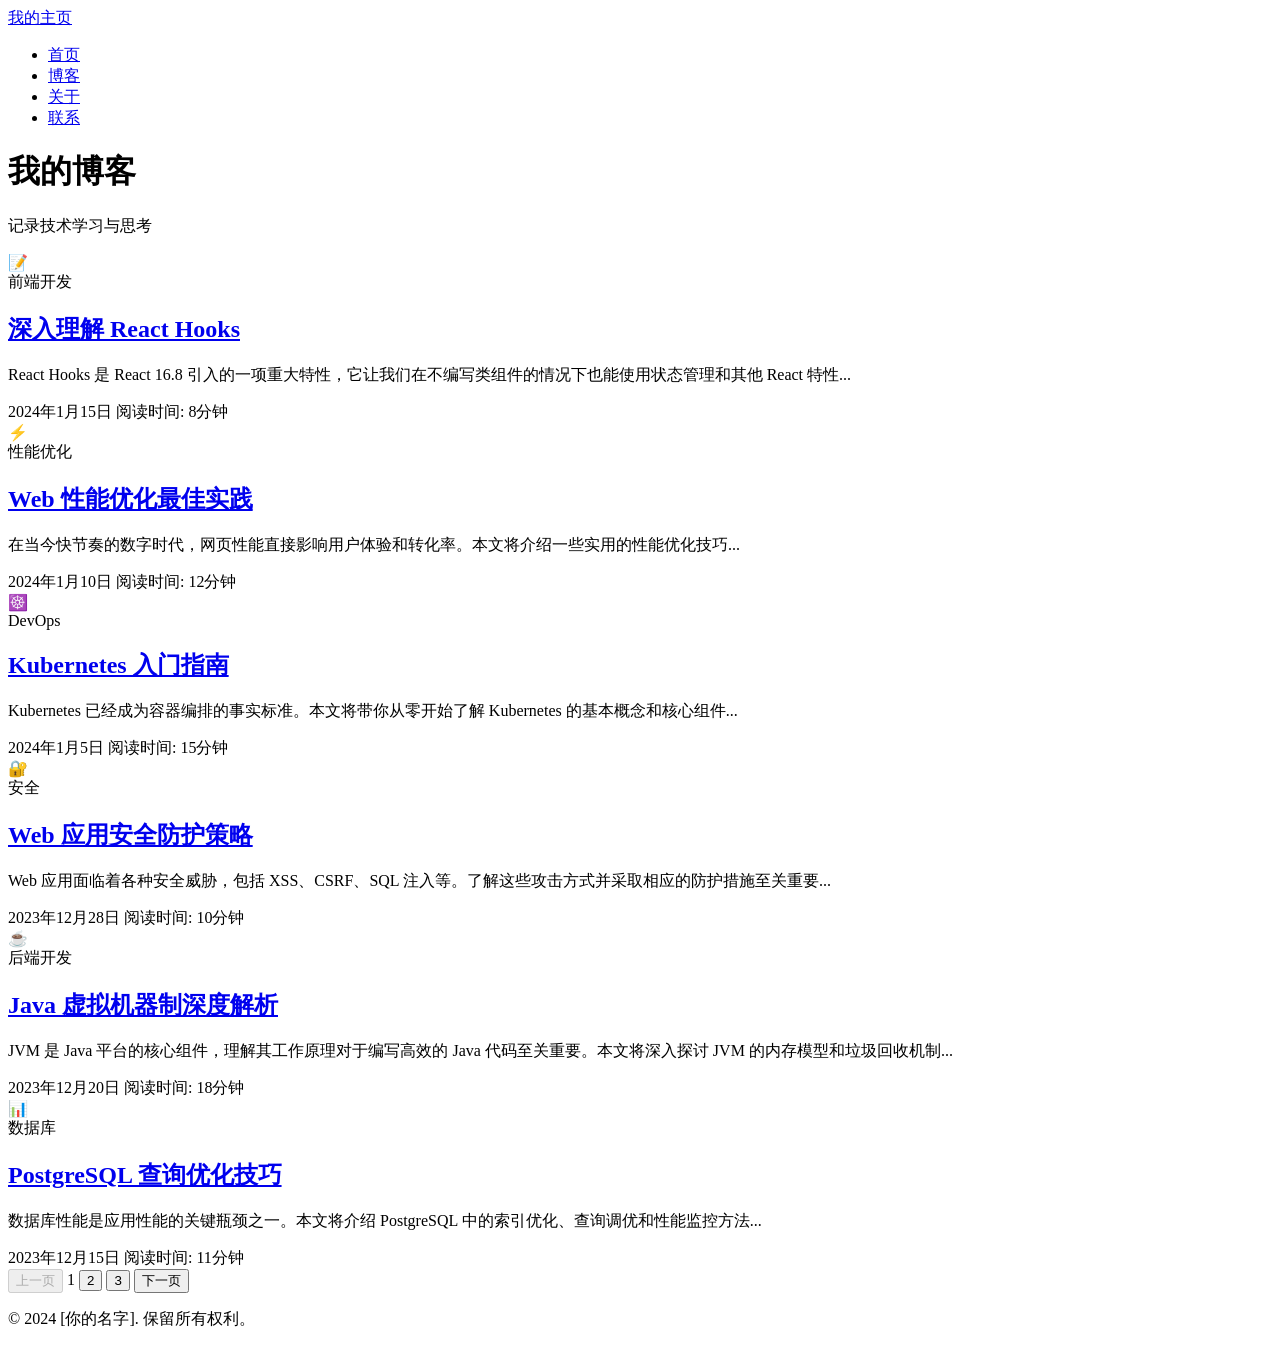
==== blog.html @ 1f3b2b76 "Add files via upload" ====
<!DOCTYPE html>
<html lang="zh-CN">
<head>
    <meta charset="UTF-8">
    <meta name="viewport" content="width=device-width, initial-scale=1.0">
    <title>我的博客</title>
    <link rel="stylesheet" href="style.css">
    <link href="https://fonts.googleapis.com/css2?family=Inter:wght@300;400;500;600;700&display=swap" rel="stylesheet">
</head>
<body>
    <nav class="navbar">
        <div class="nav-container">
            <div class="nav-logo">
                <a href="index.html">我的主页</a>
            </div>
            <ul class="nav-links">
                <li><a href="index.html">首页</a></li>
                <li><a href="blog.html" class="active">博客</a></li>
                <li><a href="index.html#about">关于</a></li>
                <li><a href="index.html#contact">联系</a></li>
            </ul>
            <div class="hamburger">
                <span></span>
                <span></span>
                <span></span>
            </div>
        </div>
    </nav>

    <main class="blog-container">
        <header class="blog-header">
            <h1>我的博客</h1>
            <p>记录技术学习与思考</p>
        </header>

        <div class="blog-posts">
            <article class="blog-post">
                <div class="post-image">
                    <div class="placeholder-image">
                        <span class="image-icon">📝</span>
                    </div>
                </div>
                <div class="post-content">
                    <span class="post-category">前端开发</span>
                    <h2><a href="#">深入理解 React Hooks</a></h2>
                    <p class="post-excerpt">React Hooks 是 React 16.8 引入的一项重大特性，它让我们在不编写类组件的情况下也能使用状态管理和其他 React 特性...</p>
                    <div class="post-meta">
                        <span class="post-date">2024年1月15日</span>
                        <span class="post-read-time">阅读时间: 8分钟</span>
                    </div>
                </div>
            </article>

            <article class="blog-post">
                <div class="post-image">
                    <div class="placeholder-image">
                        <span class="image-icon">⚡</span>
                    </div>
                </div>
                <div class="post-content">
                    <span class="post-category">性能优化</span>
                    <h2><a href="#">Web 性能优化最佳实践</a></h2>
                    <p class="post-excerpt">在当今快节奏的数字时代，网页性能直接影响用户体验和转化率。本文将介绍一些实用的性能优化技巧...</p>
                    <div class="post-meta">
                        <span class="post-date">2024年1月10日</span>
                        <span class="post-read-time">阅读时间: 12分钟</span>
                    </div>
                </div>
            </article>

            <article class="blog-post">
                <div class="post-image">
                    <div class="placeholder-image">
                        <span class="image-icon">☸️</span>
                    </div>
                </div>
                <div class="post-content">
                    <span class="post-category">DevOps</span>
                    <h2><a href="#">Kubernetes 入门指南</a></h2>
                    <p class="post-excerpt">Kubernetes 已经成为容器编排的事实标准。本文将带你从零开始了解 Kubernetes 的基本概念和核心组件...</p>
                    <div class="post-meta">
                        <span class="post-date">2024年1月5日</span>
                        <span class="post-read-time">阅读时间: 15分钟</span>
                    </div>
                </div>
            </article>

            <article class="blog-post">
                <div class="post-image">
                    <div class="placeholder-image">
                        <span class="image-icon">🔐</span>
                    </div>
                </div>
                <div class="post-content">
                    <span class="post-category">安全</span>
                    <h2><a href="#">Web 应用安全防护策略</a></h2>
                    <p class="post-excerpt">Web 应用面临着各种安全威胁，包括 XSS、CSRF、SQL 注入等。了解这些攻击方式并采取相应的防护措施至关重要...</p>
                    <div class="post-meta">
                        <span class="post-date">2023年12月28日</span>
                        <span class="post-read-time">阅读时间: 10分钟</span>
                    </div>
                </div>
            </article>

            <article class="blog-post">
                <div class="post-image">
                    <div class="placeholder-image">
                        <span class="image-icon">☕</span>
                    </div>
                </div>
                <div class="post-content">
                    <span class="post-category">后端开发</span>
                    <h2><a href="#">Java 虚拟机器制深度解析</a></h2>
                    <p class="post-excerpt">JVM 是 Java 平台的核心组件，理解其工作原理对于编写高效的 Java 代码至关重要。本文将深入探讨 JVM 的内存模型和垃圾回收机制...</p>
                    <div class="post-meta">
                        <span class="post-date">2023年12月20日</span>
                        <span class="post-read-time">阅读时间: 18分钟</span>
                    </div>
                </div>
            </article>

            <article class="blog-post">
                <div class="post-image">
                    <div class="placeholder-image">
                        <span class="image-icon">📊</span>
                    </div>
                </div>
                <div class="post-content">
                    <span class="post-category">数据库</span>
                    <h2><a href="#">PostgreSQL 查询优化技巧</a></h2>
                    <p class="post-excerpt">数据库性能是应用性能的关键瓶颈之一。本文将介绍 PostgreSQL 中的索引优化、查询调优和性能监控方法...</p>
                    <div class="post-meta">
                        <span class="post-date">2023年12月15日</span>
                        <span class="post-read-time">阅读时间: 11分钟</span>
                    </div>
                </div>
            </article>
        </div>

        <div class="pagination">
            <button class="pagination-btn" disabled>上一页</button>
            <span class="pagination-current">1</span>
            <button class="pagination-btn">2</button>
            <button class="pagination-btn">3</button>
            <button class="pagination-btn">下一页</button>
        </div>
    </main>

    <footer class="footer">
        <p>&copy; 2024 [你的名字]. 保留所有权利。</p>
    </footer>

    <script>
        const hamburger = document.querySelector('.hamburger');
        const navLinks = document.querySelector('.nav-links');

        hamburger.addEventListener('click', () => {
            navLinks.classList.toggle('active');
            hamburger.classList.toggle('active');
        });
    </script>
</body
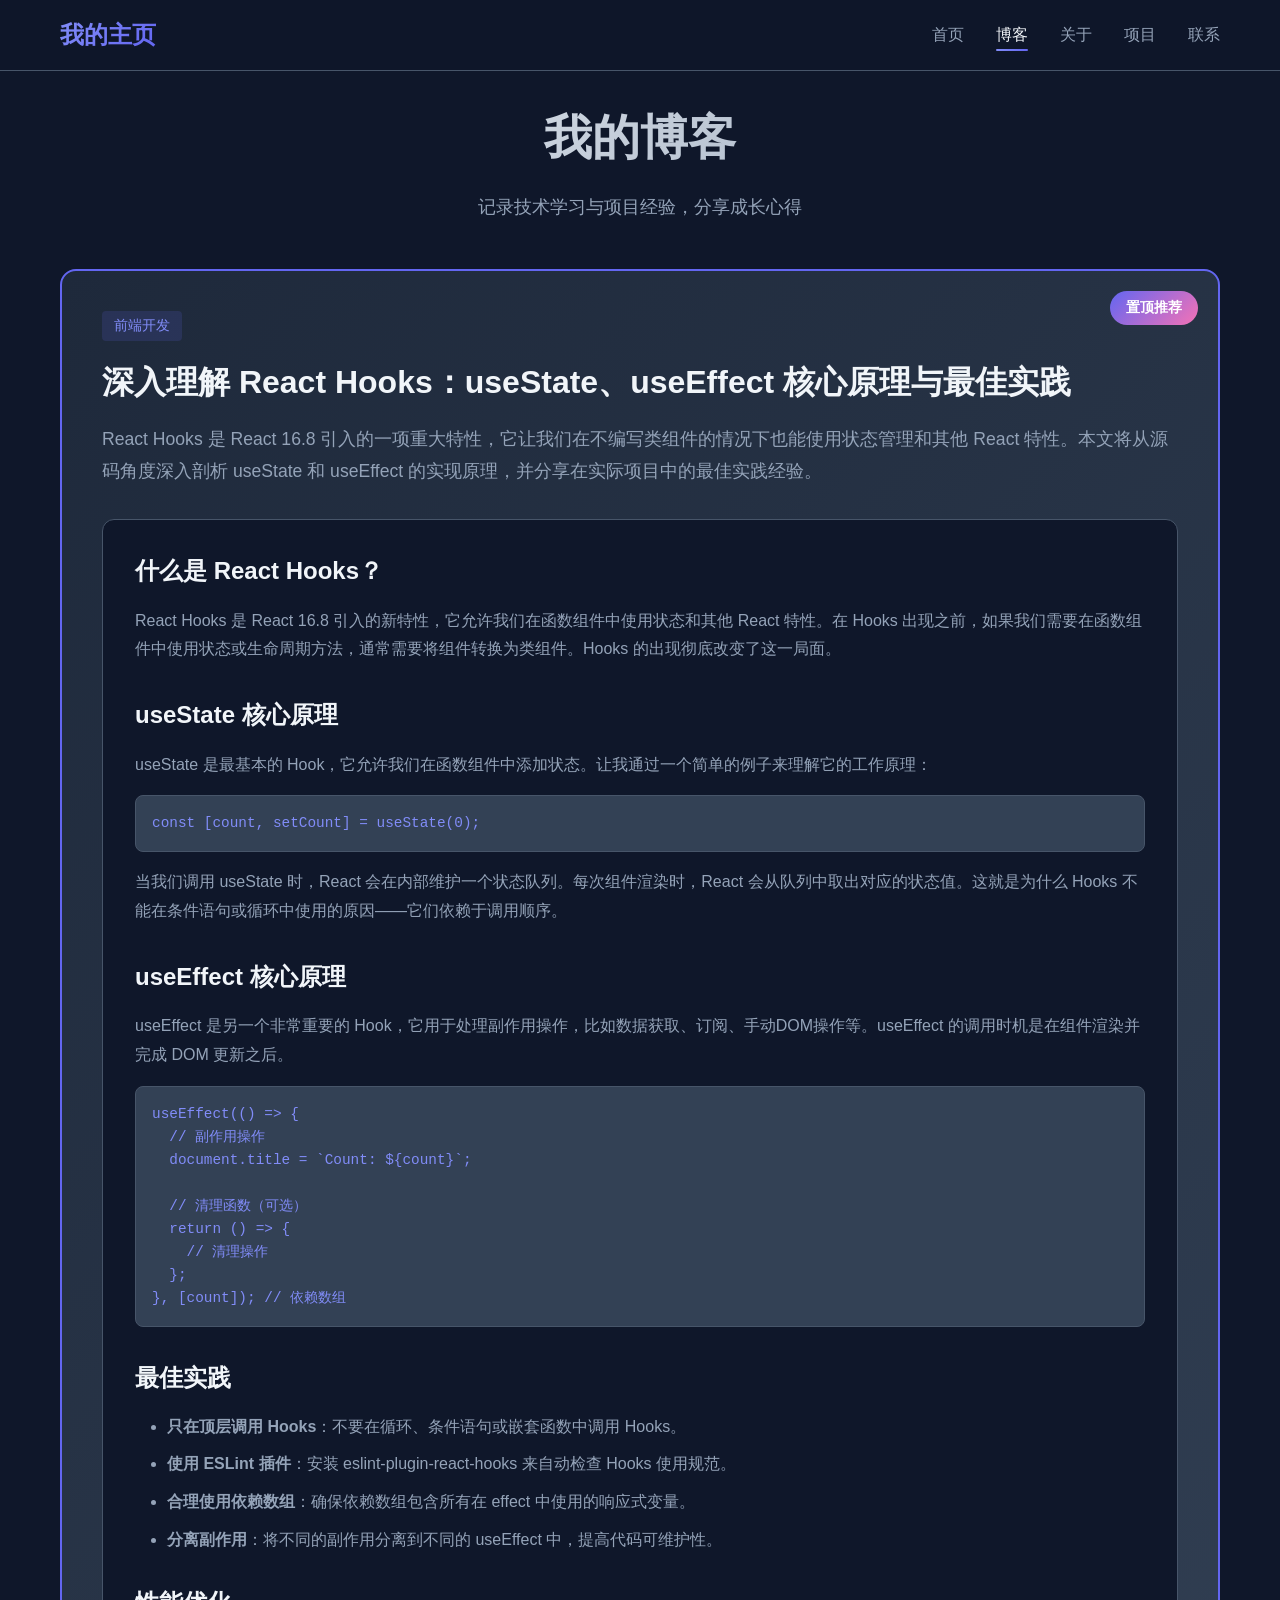
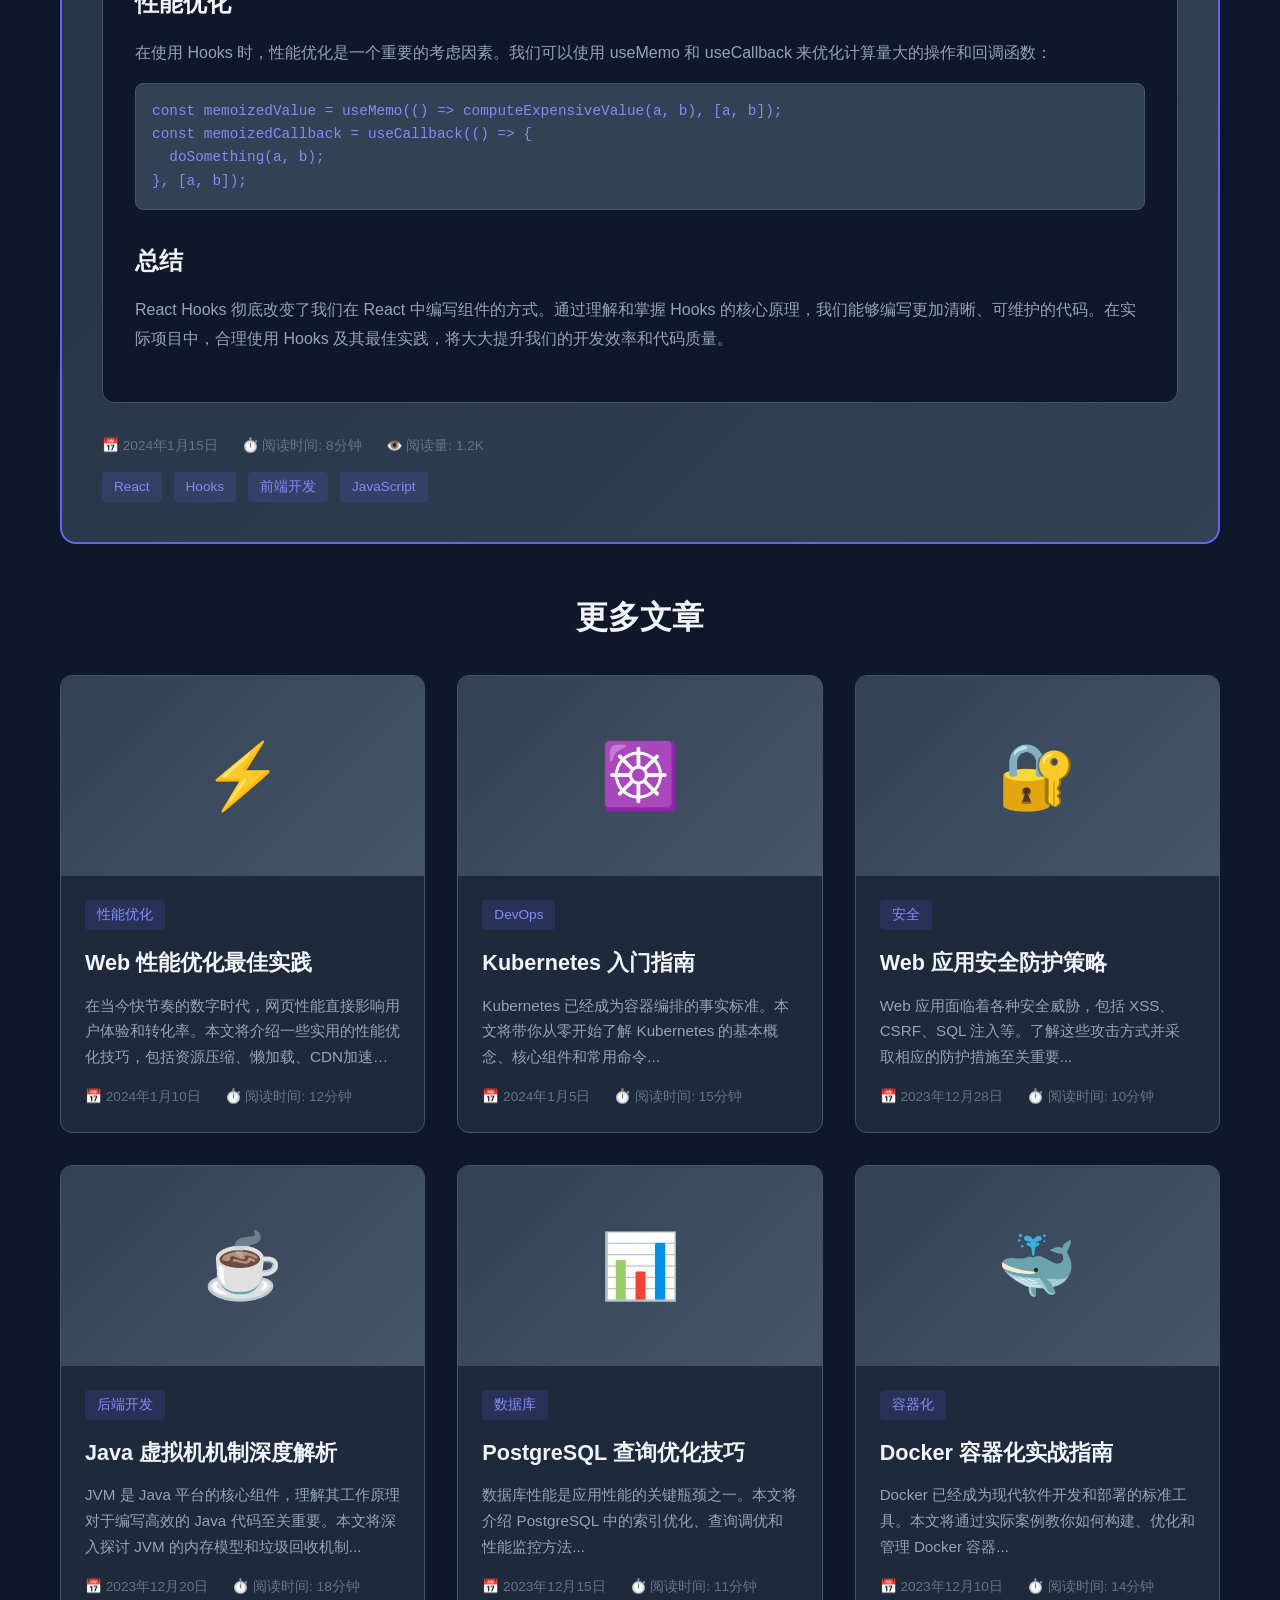
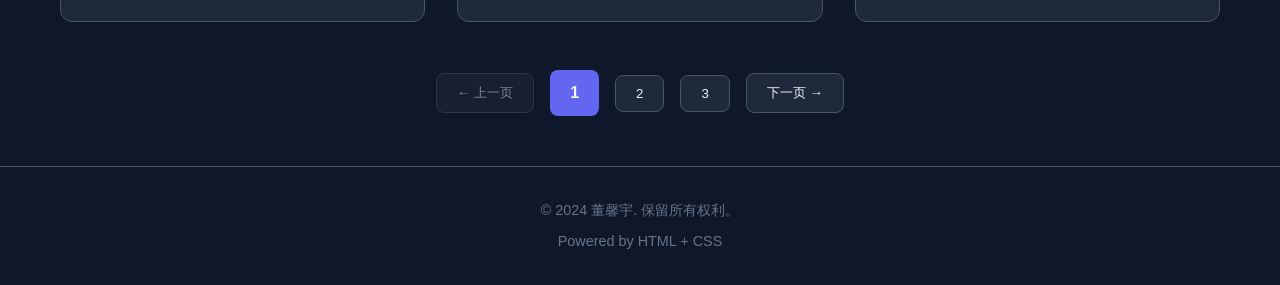
==== commit 40537af4: "Add files via upload" ====
--- a/blog.html
+++ b/blog.html
@@ -3,7 +3,7 @@
 <head>
     <meta charset="UTF-8">
     <meta name="viewport" content="width=device-width, initial-scale=1.0">
-    <title>我的博客</title>
+    <title>董馨宇的博客 - 技术分享与学习记录</title>
     <link rel="stylesheet" href="style.css">
     <link href="https://fonts.googleapis.com/css2?family=Inter:wght@300;400;500;600;700&display=swap" rel="stylesheet">
 </head>
@@ -17,6 +17,7 @@
                 <li><a href="index.html">首页</a></li>
                 <li><a href="blog.html" class="active">博客</a></li>
                 <li><a href="index.html#about">关于</a></li>
+                <li><a href="index.html#projects">项目</a></li>
                 <li><a href="index.html#contact">联系</a></li>
             </ul>
             <div class="hamburger">
@@ -30,27 +31,85 @@
     <main class="blog-container">
         <header class="blog-header">
             <h1>我的博客</h1>
-            <p>记录技术学习与思考</p>
+            <p>记录技术学习与项目经验，分享成长心得</p>
         </header>
 
+        <article class="featured-post">
+            <div class="featured-badge">置顶推荐</div>
+            <div class="featured-content">
+                <span class="post-category">前端开发</span>
+                <h2><a href="#">深入理解 React Hooks：useState、useEffect 核心原理与最佳实践</a></h2>
+                <p class="featured-excerpt">
+                    React Hooks 是 React 16.8 引入的一项重大特性，它让我们在不编写类组件的情况下也能使用状态管理和其他 React 特性。本文将从源码角度深入剖析 useState 和 useEffect 的实现原理，并分享在实际项目中的最佳实践经验。
+                </p>
+                <div class="featured-full-content">
+                    <h3>什么是 React Hooks？</h3>
+                    <p>
+                        React Hooks 是 React 16.8 引入的新特性，它允许我们在函数组件中使用状态和其他 React 特性。在 Hooks 出现之前，如果我们需要在函数组件中使用状态或生命周期方法，通常需要将组件转换为类组件。Hooks 的出现彻底改变了这一局面。
+                    </p>
+                    
+                    <h3>useState 核心原理</h3>
+                    <p>
+                        useState 是最基本的 Hook，它允许我们在函数组件中添加状态。让我通过一个简单的例子来理解它的工作原理：
+                    </p>
+                    <pre><code>const [count, setCount] = useState(0);</code></pre>
+                    <p>
+                        当我们调用 useState 时，React 会在内部维护一个状态队列。每次组件渲染时，React 会从队列中取出对应的状态值。这就是为什么 Hooks 不能在条件语句或循环中使用的原因——它们依赖于调用顺序。
+                    </p>
+                    
+                    <h3>useEffect 核心原理</h3>
+                    <p>
+                        useEffect 是另一个非常重要的 Hook，它用于处理副作用操作，比如数据获取、订阅、手动DOM操作等。useEffect 的调用时机是在组件渲染并完成 DOM 更新之后。
+                    </p>
+                    <pre><code>useEffect(() => {
+  // 副作用操作
+  document.title = `Count: ${count}`;
+  
+  // 清理函数（可选）
+  return () => {
+    // 清理操作
+  };
+}, [count]); // 依赖数组</code></pre>
+                    
+                    <h3>最佳实践</h3>
+                    <ul>
+                        <li><strong>只在顶层调用 Hooks</strong>：不要在循环、条件语句或嵌套函数中调用 Hooks。</li>
+                        <li><strong>使用 ESLint 插件</strong>：安装 eslint-plugin-react-hooks 来自动检查 Hooks 使用规范。</li>
+                        <li><strong>合理使用依赖数组</strong>：确保依赖数组包含所有在 effect 中使用的响应式变量。</li>
+                        <li><strong>分离副作用</strong>：将不同的副作用分离到不同的 useEffect 中，提高代码可维护性。</li>
+                    </ul>
+                    
+                    <h3>性能优化</h3>
+                    <p>
+                        在使用 Hooks 时，性能优化是一个重要的考虑因素。我们可以使用 useMemo 和 useCallback 来优化计算量大的操作和回调函数：
+                    </p>
+                    <pre><code>const memoizedValue = useMemo(() => computeExpensiveValue(a, b), [a, b]);
+const memoizedCallback = useCallback(() => {
+  doSomething(a, b);
+}, [a, b]);</code></pre>
+                    
+                    <h3>总结</h3>
+                    <p>
+                        React Hooks 彻底改变了我们在 React 中编写组件的方式。通过理解和掌握 Hooks 的核心原理，我们能够编写更加清晰、可维护的代码。在实际项目中，合理使用 Hooks 及其最佳实践，将大大提升我们的开发效率和代码质量。
+                    </p>
+                </div>
+                <div class="post-meta">
+                    <span>📅 2024年1月15日</span>
+                    <span>⏱️ 阅读时间: 8分钟</span>
+                    <span>👁️ 阅读量: 1.2K</span>
+                </div>
+                <div class="post-tags">
+                    <span class="tag">React</span>
+                    <span class="tag">Hooks</span>
+                    <span class="tag">前端开发</span>
+                    <span class="tag">JavaScript</span>
+                </div>
+            </div>
+        </article>
+
+        <h2 class="section-title">更多文章</h2>
+
         <div class="blog-posts">
-            <article class="blog-post">
-                <div class="post-image">
-                    <div class="placeholder-image">
-                        <span class="image-icon">📝</span>
-                    </div>
-                </div>
-                <div class="post-content">
-                    <span class="post-category">前端开发</span>
-                    <h2><a href="#">深入理解 React Hooks</a></h2>
-                    <p class="post-excerpt">React Hooks 是 React 16.8 引入的一项重大特性，它让我们在不编写类组件的情况下也能使用状态管理和其他 React 特性...</p>
-                    <div class="post-meta">
-                        <span class="post-date">2024年1月15日</span>
-                        <span class="post-read-time">阅读时间: 8分钟</span>
-                    </div>
-                </div>
-            </article>
-
             <article class="blog-post">
                 <div class="post-image">
                     <div class="placeholder-image">
@@ -60,10 +119,10 @@
                 <div class="post-content">
                     <span class="post-category">性能优化</span>
                     <h2><a href="#">Web 性能优化最佳实践</a></h2>
-                    <p class="post-excerpt">在当今快节奏的数字时代，网页性能直接影响用户体验和转化率。本文将介绍一些实用的性能优化技巧...</p>
-                    <div class="post-meta">
-                        <span class="post-date">2024年1月10日</span>
-                        <span class="post-read-time">阅读时间: 12分钟</span>
+                    <p class="post-excerpt">在当今快节奏的数字时代，网页性能直接影响用户体验和转化率。本文将介绍一些实用的性能优化技巧，包括资源压缩、懒加载、CDN加速等方法...</p>
+                    <div class="post-meta">
+                        <span>📅 2024年1月10日</span>
+                        <span>⏱️ 阅读时间: 12分钟</span>
                     </div>
                 </div>
             </article>
@@ -77,10 +136,10 @@
                 <div class="post-content">
                     <span class="post-category">DevOps</span>
                     <h2><a href="#">Kubernetes 入门指南</a></h2>
-                    <p class="post-excerpt">Kubernetes 已经成为容器编排的事实标准。本文将带你从零开始了解 Kubernetes 的基本概念和核心组件...</p>
-                    <div class="post-meta">
-                        <span class="post-date">2024年1月5日</span>
-                        <span class="post-read-time">阅读时间: 15分钟</span>
+                    <p class="post-excerpt">Kubernetes 已经成为容器编排的事实标准。本文将带你从零开始了解 Kubernetes 的基本概念、核心组件和常用命令...</p>
+                    <div class="post-meta">
+                        <span>📅 2024年1月5日</span>
+                        <span>⏱️ 阅读时间: 15分钟</span>
                     </div>
                 </div>
             </article>
@@ -96,8 +155,8 @@
                     <h2><a href="#">Web 应用安全防护策略</a></h2>
                     <p class="post-excerpt">Web 应用面临着各种安全威胁，包括 XSS、CSRF、SQL 注入等。了解这些攻击方式并采取相应的防护措施至关重要...</p>
                     <div class="post-meta">
-                        <span class="post-date">2023年12月28日</span>
-                        <span class="post-read-time">阅读时间: 10分钟</span>
+                        <span>📅 2023年12月28日</span>
+                        <span>⏱️ 阅读时间: 10分钟</span>
                     </div>
                 </div>
             </article>
@@ -110,11 +169,11 @@
                 </div>
                 <div class="post-content">
                     <span class="post-category">后端开发</span>
-                    <h2><a href="#">Java 虚拟机器制深度解析</a></h2>
+                    <h2><a href="#">Java 虚拟机机制深度解析</a></h2>
                     <p class="post-excerpt">JVM 是 Java 平台的核心组件，理解其工作原理对于编写高效的 Java 代码至关重要。本文将深入探讨 JVM 的内存模型和垃圾回收机制...</p>
                     <div class="post-meta">
-                        <span class="post-date">2023年12月20日</span>
-                        <span class="post-read-time">阅读时间: 18分钟</span>
+                        <span>📅 2023年12月20日</span>
+                        <span>⏱️ 阅读时间: 18分钟</span>
                     </div>
                 </div>
             </article>
@@ -130,24 +189,42 @@
                     <h2><a href="#">PostgreSQL 查询优化技巧</a></h2>
                     <p class="post-excerpt">数据库性能是应用性能的关键瓶颈之一。本文将介绍 PostgreSQL 中的索引优化、查询调优和性能监控方法...</p>
                     <div class="post-meta">
-                        <span class="post-date">2023年12月15日</span>
-                        <span class="post-read-time">阅读时间: 11分钟</span>
+                        <span>📅 2023年12月15日</span>
+                        <span>⏱️ 阅读时间: 11分钟</span>
+                    </div>
+                </div>
+            </article>
+
+            <article class="blog-post">
+                <div class="post-image">
+                    <div class="placeholder-image">
+                        <span class="image-icon">🐳</span>
+                    </div>
+                </div>
+                <div class="post-content">
+                    <span class="post-category">容器化</span>
+                    <h2><a href="#">Docker 容器化实战指南</a></h2>
+                    <p class="post-excerpt">Docker 已经成为现代软件开发和部署的标准工具。本文将通过实际案例教你如何构建、优化和管理 Docker 容器...</p>
+                    <div class="post-meta">
+                        <span>📅 2023年12月10日</span>
+                        <span>⏱️ 阅读时间: 14分钟</span>
                     </div>
                 </div>
             </article>
         </div>
 
         <div class="pagination">
-            <button class="pagination-btn" disabled>上一页</button>
+            <button class="pagination-btn" disabled>← 上一页</button>
             <span class="pagination-current">1</span>
             <button class="pagination-btn">2</button>
             <button class="pagination-btn">3</button>
-            <button class="pagination-btn">下一页</button>
+            <button class="pagination-btn">下一页 →</button>
         </div>
     </main>
 
     <footer class="footer">
-        <p>&copy; 2024 [你的名字]. 保留所有权利。</p>
+        <p>&copy; 2024 董馨宇. 保留所有权利。</p>
+        <p class="footer-note">Powered by HTML + CSS</p>
     </footer>
 
     <script>
@@ -158,5 +235,13 @@
             navLinks.classList.toggle('active');
             hamburger.classList.toggle('active');
         });
+
+        document.querySelectorAll('.nav-links a').forEach(link => {
+            link.addEventListener('click', () => {
+                navLinks.classList.remove('active');
+                hamburger.classList.remove('active');
+            });
+        });
     </script>
-</body+</body>
+</html>
--- a/style.css
+++ b/style.css
@@ -0,0 +1,1087 @@
+:root {
+    --primary-color: #6366f1;
+    --primary-dark: #4f46e5;
+    --primary-light: #818cf8;
+    --secondary-color: #f472b6;
+    --accent-color: #06b6d4;
+    --bg-dark: #0f172a;
+    --bg-light: #1e293b;
+    --bg-card: #334155;
+    --text-primary: #f1f5f9;
+    --text-secondary: #94a3b8;
+    --text-muted: #64748b;
+    --border-color: #475569;
+    --shadow-sm: 0 1px 2px 0 rgba(0, 0, 0, 0.3);
+    --shadow-md: 0 4px 6px -1px rgba(0, 0, 0, 0.4);
+    --shadow-lg: 0 10px 15px -3px rgba(0, 0, 0, 0.5);
+    --shadow-xl: 0 20px 25px -5px rgba(0, 0, 0, 0.5);
+}
+
+* {
+    margin: 0;
+    padding: 0;
+    box-sizing: border-box;
+}
+
+html {
+    scroll-behavior: smooth;
+}
+
+body {
+    font-family: 'Inter', -apple-system, BlinkMacSystemFont, 'Segoe UI', Roboto, sans-serif;
+    background-color: var(--bg-dark);
+    color: var(--text-primary);
+    line-height: 1.6;
+    min-height: 100vh;
+}
+
+.container {
+    max-width: 1200px;
+    margin: 0 auto;
+    padding: 0 20px;
+}
+
+.navbar {
+    position: fixed;
+    top: 0;
+    left: 0;
+    right: 0;
+    background: rgba(15, 23, 42, 0.95);
+    backdrop-filter: blur(10px);
+    z-index: 1000;
+    border-bottom: 1px solid var(--border-color);
+}
+
+.nav-container {
+    max-width: 1200px;
+    margin: 0 auto;
+    padding: 0 20px;
+    display: flex;
+    justify-content: space-between;
+    align-items: center;
+    height: 70px;
+}
+
+.nav-logo a {
+    font-size: 1.5rem;
+    font-weight: 700;
+    color: var(--text-primary);
+    text-decoration: none;
+    background: linear-gradient(135deg, var(--primary-light), var(--primary-color));
+    -webkit-background-clip: text;
+    -webkit-text-fill-color: transparent;
+    background-clip: text;
+}
+
+.nav-links {
+    display: flex;
+    list-style: none;
+    gap: 2rem;
+}
+
+.nav-links a {
+    color: var(--text-secondary);
+    text-decoration: none;
+    font-weight: 500;
+    transition: all 0.3s ease;
+    position: relative;
+}
+
+.nav-links a:hover,
+.nav-links a.active {
+    color: var(--text-primary);
+}
+
+.nav-links a.active::after {
+    content: '';
+    position: absolute;
+    bottom: -8px;
+    left: 0;
+    width: 100%;
+    height: 2px;
+    background: linear-gradient(90deg, var(--primary-light), var(--primary-color));
+    border-radius: 1px;
+}
+
+.hamburger {
+    display: none;
+    flex-direction: column;
+    gap: 5px;
+    cursor: pointer;
+}
+
+.hamburger span {
+    width: 25px;
+    height: 2px;
+    background: var(--text-primary);
+    border-radius: 1px;
+    transition: all 0.3s ease;
+}
+
+.hamburger.active span:nth-child(1) {
+    transform: rotate(-45deg) translate(-5px, 6px);
+}
+
+.hamburger.active span:nth-child(2) {
+    opacity: 0;
+}
+
+.hamburger.active span:nth-child(3) {
+    transform: rotate(45deg) translate(-5px, -6px);
+}
+
+.hero {
+    min-height: 100vh;
+    display: flex;
+    align-items: center;
+    justify-content: center;
+    padding: 100px 20px 50px;
+    gap: 4rem;
+    background: linear-gradient(135deg, var(--bg-dark) 0%, var(--bg-light) 100%);
+    position: relative;
+    overflow: hidden;
+}
+
+.hero::before {
+    content: '';
+    position: absolute;
+    top: 0;
+    left: 0;
+    right: 0;
+    bottom: 0;
+    background: radial-gradient(circle at 20% 80%, rgba(99, 102, 241, 0.15) 0%, transparent 50%);
+    background-size: 600px 600px;
+    background-repeat: no-repeat;
+}
+
+.hero::after {
+    content: '';
+    position: absolute;
+    top: 20%;
+    right: 10%;
+    width: 400px;
+    height: 400px;
+    background: radial-gradient(circle, rgba(244, 114, 182, 0.1) 0%, transparent 70%);
+}
+
+.hero-content {
+    flex: 1;
+    max-width: 600px;
+    position: relative;
+    z-index: 1;
+}
+
+.hero-content h1 {
+    font-size: 3.5rem;
+    font-weight: 700;
+    margin-bottom: 1rem;
+    background: linear-gradient(135deg, var(--text-primary), var(--text-secondary));
+    -webkit-background-clip: text;
+    -webkit-text-fill-color: transparent;
+    background-clip: text;
+    animation: fadeInUp 0.6s ease-out;
+}
+
+.hero-subtitle {
+    font-size: 1.25rem;
+    color: var(--text-secondary);
+    margin-bottom: 1rem;
+    animation: fadeInUp 0.6s ease-out 0.2s both;
+}
+
+.hero-description {
+    font-size: 1.1rem;
+    color: var(--text-secondary);
+    margin-bottom: 2rem;
+    animation: fadeInUp 0.6s ease-out 0.3s both;
+}
+
+.hero-buttons {
+    display: flex;
+    gap: 1rem;
+    animation: fadeInUp 0.6s ease-out 0.4s both;
+}
+
+.btn {
+    padding: 12px 28px;
+    border-radius: 8px;
+    font-weight: 600;
+    text-decoration: none;
+    transition: all 0.3s ease;
+    display: inline-flex;
+    align-items: center;
+    gap: 8px;
+}
+
+.btn-primary {
+    background: linear-gradient(135deg, var(--primary-color), var(--primary-dark));
+    color: white;
+    box-shadow: var(--shadow-lg);
+}
+
+.btn-primary:hover {
+    transform: translateY(-2px);
+    box-shadow: var(--shadow-xl);
+}
+
+.btn-secondary {
+    background: transparent;
+    color: var(--text-primary);
+    border: 1px solid var(--border-color);
+}
+
+.btn-secondary:hover {
+    background: var(--bg-card);
+    border-color: var(--primary-color);
+}
+
+.hero-image {
+    flex: 1;
+    display: flex;
+    justify-content: center;
+    align-items: center;
+    position: relative;
+    z-index: 1;
+}
+
+.avatar {
+    width: 280px;
+    height: 280px;
+    border-radius: 50%;
+    background: linear-gradient(135deg, var(--primary-color), var(--secondary-color));
+    padding: 4px;
+    animation: fadeInUp 0.6s ease-out 0.6s both;
+}
+
+.avatar-inner {
+    width: 100%;
+    height: 100%;
+    border-radius: 50%;
+    background: var(--bg-dark);
+    display: flex;
+    align-items: center;
+    justify-content: center;
+}
+
+.avatar-icon {
+    font-size: 8rem;
+}
+
+@keyframes fadeInUp {
+    from {
+        opacity: 0;
+        transform: translateY(30px);
+    }
+    to {
+        opacity: 1;
+        transform: translateY(0);
+    }
+}
+
+.about {
+    padding: 80px 20px;
+    background: var(--bg-dark);
+}
+
+.about h2 {
+    font-size: 2.5rem;
+    font-weight: 700;
+    text-align: center;
+    margin-bottom: 2rem;
+    background: linear-gradient(135deg, var(--text-primary), var(--text-secondary));
+    -webkit-background-clip: text;
+    -webkit-text-fill-color: transparent;
+    background-clip: text;
+}
+
+.about-content {
+    max-width: 800px;
+    margin: 0 auto 3rem;
+    text-align: center;
+}
+
+.about-content p {
+    font-size: 1.1rem;
+    color: var(--text-secondary);
+    margin-bottom: 1rem;
+}
+
+.interests {
+    margin-bottom: 3rem;
+}
+
+.interests h3 {
+    font-size: 1.75rem;
+    font-weight: 600;
+    text-align: center;
+    margin-bottom: 2rem;
+    color: var(--text-primary);
+}
+
+.interests-grid {
+    display: grid;
+    grid-template-columns: repeat(auto-fit, minmax(280px, 1fr));
+    gap: 1.5rem;
+    max-width: 1000px;
+    margin: 0 auto;
+}
+
+.interest-card {
+    background: var(--bg-light);
+    border-radius: 12px;
+    padding: 2rem;
+    border: 1px solid var(--border-color);
+    transition: all 0.3s ease;
+}
+
+.interest-card:hover {
+    transform: translateY(-4px);
+    border-color: var(--primary-color);
+    box-shadow: var(--shadow-lg);
+}
+
+.interest-icon {
+    font-size: 2.5rem;
+    margin-bottom: 1rem;
+    display: block;
+}
+
+.interest-card h4 {
+    font-size: 1.25rem;
+    font-weight: 600;
+    margin-bottom: 1rem;
+    color: var(--text-primary);
+}
+
+.interest-list {
+    list-style: none;
+    color: var(--text-secondary);
+}
+
+.interest-list li {
+    margin-bottom: 0.5rem;
+    padding-left: 1.5rem;
+    position: relative;
+}
+
+.interest-list li::before {
+    content: '→';
+    position: absolute;
+    left: 0;
+    color: var(--primary-light);
+}
+
+.skills h3 {
+    font-size: 1.75rem;
+    font-weight: 600;
+    text-align: center;
+    margin-bottom: 2rem;
+    color: var(--text-primary);
+}
+
+.skills-grid {
+    display: grid;
+    grid-template-columns: repeat(auto-fit, minmax(250px, 1fr));
+    gap: 1.5rem;
+    max-width: 1000px;
+    margin: 0 auto;
+}
+
+.skill-card {
+    background: var(--bg-light);
+    border-radius: 12px;
+    padding: 2rem;
+    text-align: center;
+    border: 1px solid var(--border-color);
+    transition: all 0.3s ease;
+}
+
+.skill-card:hover {
+    transform: translateY(-4px);
+    border-color: var(--primary-color);
+    box-shadow: var(--shadow-lg);
+}
+
+.skill-icon {
+    font-size: 2.5rem;
+    margin-bottom: 1rem;
+}
+
+.skill-card h4 {
+    font-size: 1.25rem;
+    font-weight: 600;
+    margin-bottom: 0.5rem;
+    color: var(--text-primary);
+}
+
+.skill-card p {
+    color: var(--text-secondary);
+    font-size: 0.95rem;
+}
+
+.projects {
+    padding: 80px 20px;
+    background: linear-gradient(135deg, var(--bg-light) 0%, var(--bg-dark) 100%);
+}
+
+.projects h2 {
+    font-size: 2.5rem;
+    font-weight: 700;
+    text-align: center;
+    margin-bottom: 3rem;
+    color: var(--text-primary);
+}
+
+.projects-grid {
+    display: grid;
+    grid-template-columns: repeat(auto-fit, minmax(320px, 1fr));
+    gap: 2rem;
+    max-width: 1200px;
+    margin: 0 auto;
+}
+
+.project-card {
+    background: var(--bg-card);
+    border-radius: 12px;
+    padding: 2rem;
+    border: 1px solid var(--border-color);
+    transition: all 0.3s ease;
+}
+
+.project-card:hover {
+    transform: translateY(-4px);
+    box-shadow: var(--shadow-xl);
+    border-color: var(--primary-color);
+}
+
+.project-header {
+    display: flex;
+    align-items: center;
+    gap: 1rem;
+    margin-bottom: 1rem;
+}
+
+.project-icon {
+    font-size: 2rem;
+}
+
+.project-header h3 {
+    font-size: 1.35rem;
+    font-weight: 600;
+    color: var(--text-primary);
+}
+
+.project-description {
+    color: var(--text-secondary);
+    margin-bottom: 1.5rem;
+    line-height: 1.7;
+}
+
+.project-tags {
+    display: flex;
+    flex-wrap: wrap;
+    gap: 0.5rem;
+    margin-bottom: 1.5rem;
+}
+
+.tag {
+    padding: 4px 12px;
+    background: rgba(99, 102, 241, 0.15);
+    color: var(--primary-light);
+    border-radius: 4px;
+    font-size: 0.85rem;
+    font-weight: 500;
+}
+
+.project-links {
+    display: flex;
+    gap: 1rem;
+}
+
+.project-link {
+    padding: 8px 16px;
+    background: var(--primary-color);
+    color: white;
+    border-radius: 6px;
+    text-decoration: none;
+    font-size: 0.9rem;
+    font-weight: 500;
+    transition: all 0.3s ease;
+}
+
+.project-link:hover {
+    background: var(--primary-dark);
+    transform: translateY(-2px);
+}
+
+.blog-preview {
+    padding: 80px 20px;
+    background: var(--bg-dark);
+}
+
+.blog-preview h2 {
+    font-size: 2.5rem;
+    font-weight: 700;
+    text-align: center;
+    margin-bottom: 1rem;
+    color: var(--text-primary);
+}
+
+.blog-preview-intro {
+    text-align: center;
+    color: var(--text-secondary);
+    margin-bottom: 3rem;
+    font-size: 1.1rem;
+}
+
+.blog-preview-grid {
+    display: grid;
+    grid-template-columns: repeat(auto-fit, minmax(350px, 1fr));
+    gap: 2rem;
+    max-width: 1200px;
+    margin: 0 auto;
+}
+
+.blog-preview-card {
+    background: var(--bg-light);
+    border-radius: 12px;
+    padding: 2rem;
+    border: 1px solid var(--border-color);
+    transition: all 0.3s ease;
+}
+
+.blog-preview-card:hover {
+    transform: translateY(-4px);
+    box-shadow: var(--shadow-xl);
+    border-color: var(--primary-color);
+}
+
+.blog-preview-card .post-category {
+    display: inline-block;
+    padding: 4px 12px;
+    background: rgba(99, 102, 241, 0.15);
+    color: var(--primary-light);
+    border-radius: 4px;
+    font-size: 0.85rem;
+    font-weight: 500;
+    margin-bottom: 1rem;
+}
+
+.blog-preview-card h3 {
+    font-size: 1.35rem;
+    font-weight: 600;
+    margin-bottom: 1rem;
+}
+
+.blog-preview-card h3 a {
+    color: var(--text-primary);
+    text-decoration: none;
+    transition: color 0.3s ease;
+}
+
+.blog-preview-card h3 a:hover {
+    color: var(--primary-light);
+}
+
+.blog-preview-card .post-excerpt {
+    color: var(--text-secondary);
+    font-size: 0.95rem;
+    line-height: 1.7;
+    margin-bottom: 1rem;
+    display: -webkit-box;
+    -webkit-line-clamp: 3;
+    -webkit-box-orient: vertical;
+    overflow: hidden;
+}
+
+.blog-preview-card .post-meta {
+    display: flex;
+    gap: 1.5rem;
+    color: var(--text-muted);
+    font-size: 0.85rem;
+    margin-bottom: 1rem;
+}
+
+.read-more {
+    color: var(--primary-light);
+    text-decoration: none;
+    font-weight: 500;
+    transition: all 0.3s ease;
+    display: inline-block;
+}
+
+.read-more:hover {
+    color: var(--primary-color);
+    transform: translateX(4px);
+}
+
+.blog-cta {
+    text-align: center;
+    margin-top: 3rem;
+}
+
+.contact {
+    padding: 80px 20px;
+    background: linear-gradient(135deg, var(--bg-light) 0%, var(--bg-dark) 100%);
+}
+
+.contact h2 {
+    font-size: 2.5rem;
+    font-weight: 700;
+    text-align: center;
+    margin-bottom: 1rem;
+    color: var(--text-primary);
+}
+
+.contact-intro {
+    text-align: center;
+    color: var(--text-secondary);
+    margin-bottom: 2rem;
+    font-size: 1.1rem;
+}
+
+.contact-links {
+    display: flex;
+    justify-content: center;
+    gap: 2rem;
+    flex-wrap: wrap;
+}
+
+.contact-link {
+    display: flex;
+    align-items: center;
+    gap: 8px;
+    padding: 12px 24px;
+    background: var(--bg-card);
+    border-radius: 8px;
+    color: var(--text-primary);
+    text-decoration: none;
+    border: 1px solid var(--border-color);
+    transition: all 0.3s ease;
+}
+
+.contact-link:hover {
+    background: var(--primary-color);
+    border-color: var(--primary-color);
+    transform: translateY(-2px);
+}
+
+.contact-icon {
+    font-size: 1.25rem;
+}
+
+.footer {
+    background: var(--bg-dark);
+    padding: 2rem;
+    text-align: center;
+    border-top: 1px solid var(--border-color);
+}
+
+.footer p {
+    color: var(--text-muted);
+    font-size: 0.9rem;
+}
+
+.footer-note {
+    margin-top: 0.5rem;
+    font-size: 0.8rem;
+}
+
+.blog-container {
+    padding: 100px 20px 50px;
+    max-width: 1200px;
+    margin: 0 auto;
+}
+
+.blog-header {
+    text-align: center;
+    margin-bottom: 3rem;
+}
+
+.blog-header h1 {
+    font-size: 3rem;
+    font-weight: 700;
+    margin-bottom: 1rem;
+    background: linear-gradient(135deg, var(--text-primary), var(--text-secondary));
+    -webkit-background-clip: text;
+    -webkit-text-fill-color: transparent;
+    background-clip: text;
+}
+
+.blog-header p {
+    color: var(--text-secondary);
+    font-size: 1.1rem;
+}
+
+.blog-posts {
+    display: grid;
+    grid-template-columns: repeat(auto-fit, minmax(350px, 1fr));
+    gap: 2rem;
+}
+
+.blog-post {
+    background: var(--bg-light);
+    border-radius: 12px;
+    overflow: hidden;
+    border: 1px solid var(--border-color);
+    transition: all 0.3s ease;
+}
+
+.blog-post:hover {
+    transform: translateY(-4px);
+    box-shadow: var(--shadow-xl);
+    border-color: var(--primary-color);
+}
+
+.post-image {
+    height: 200px;
+    overflow: hidden;
+}
+
+.placeholder-image {
+    width: 100%;
+    height: 100%;
+    background: linear-gradient(135deg, var(--bg-card), var(--border-color));
+    display: flex;
+    align-items: center;
+    justify-content: center;
+}
+
+.image-icon {
+    font-size: 4rem;
+}
+
+.post-content {
+    padding: 1.5rem;
+}
+
+.post-category {
+    display: inline-block;
+    padding: 4px 12px;
+    background: rgba(99, 102, 241, 0.15);
+    color: var(--primary-light);
+    border-radius: 4px;
+    font-size: 0.85rem;
+    font-weight: 500;
+    margin-bottom: 1rem;
+}
+
+.post-content h2 {
+    font-size: 1.35rem;
+    font-weight: 600;
+    margin-bottom: 0.75rem;
+}
+
+.post-content h2 a {
+    color: var(--text-primary);
+    text-decoration: none;
+    transition: color 0.3s ease;
+}
+
+.post-content h2 a:hover {
+    color: var(--primary-light);
+}
+
+.post-excerpt {
+    color: var(--text-secondary);
+    font-size: 0.95rem;
+    line-height: 1.7;
+    margin-bottom: 1rem;
+    display: -webkit-box;
+    -webkit-line-clamp: 3;
+    -webkit-box-orient: vertical;
+    overflow: hidden;
+}
+
+.post-meta {
+    display: flex;
+    gap: 1.5rem;
+    color: var(--text-muted);
+    font-size: 0.85rem;
+}
+
+.pagination {
+    display: flex;
+    justify-content: center;
+    align-items: center;
+    gap: 1rem;
+    margin-top: 3rem;
+}
+
+.pagination-btn {
+    padding: 10px 20px;
+    background: var(--bg-light);
+    border: 1px solid var(--border-color);
+    border-radius: 8px;
+    color: var(--text-primary);
+    cursor: pointer;
+    transition: all 0.3s ease;
+}
+
+.pagination-btn:hover:not(:disabled) {
+    background: var(--primary-color);
+    border-color: var(--primary-color);
+}
+
+.pagination-btn:disabled {
+    opacity: 0.5;
+    cursor: not-allowed;
+}
+
+.pagination-current {
+    padding: 10px 20px;
+    background: var(--primary-color);
+    border-radius: 8px;
+    font-weight: 600;
+}
+
+.featured-post {
+    background: linear-gradient(135deg, var(--bg-light), var(--bg-card));
+    border-radius: 16px;
+    padding: 2.5rem;
+    margin-bottom: 3rem;
+    border: 2px solid var(--primary-color);
+    position: relative;
+    overflow: hidden;
+}
+
+.featured-badge {
+    position: absolute;
+    top: 20px;
+    right: 20px;
+    padding: 6px 16px;
+    background: linear-gradient(135deg, var(--primary-color), var(--secondary-color));
+    color: white;
+    border-radius: 20px;
+    font-size: 0.85rem;
+    font-weight: 600;
+}
+
+.featured-content h2 {
+    font-size: 2rem;
+    font-weight: 700;
+    margin-bottom: 1rem;
+    color: var(--text-primary);
+}
+
+.featured-content h2 a {
+    color: var(--text-primary);
+    text-decoration: none;
+    transition: color 0.3s ease;
+}
+
+.featured-content h2 a:hover {
+    color: var(--primary-light);
+}
+
+.featured-excerpt {
+    font-size: 1.1rem;
+    color: var(--text-secondary);
+    line-height: 1.8;
+    margin-bottom: 1.5rem;
+}
+
+.featured-full-content {
+    background: var(--bg-dark);
+    border-radius: 12px;
+    padding: 2rem;
+    margin: 2rem 0;
+    border: 1px solid var(--border-color);
+}
+
+.featured-full-content h3 {
+    font-size: 1.5rem;
+    font-weight: 600;
+    margin-top: 2rem;
+    margin-bottom: 1rem;
+    color: var(--text-primary);
+}
+
+.featured-full-content h3:first-child {
+    margin-top: 0;
+}
+
+.featured-full-content p {
+    color: var(--text-secondary);
+    line-height: 1.8;
+    margin-bottom: 1rem;
+}
+
+.featured-full-content ul {
+    color: var(--text-secondary);
+    padding-left: 2rem;
+    margin-bottom: 1rem;
+}
+
+.featured-full-content li {
+    margin-bottom: 0.75rem;
+}
+
+.featured-full-content pre {
+    background: var(--bg-card);
+    border-radius: 8px;
+    padding: 1rem;
+    margin: 1rem 0;
+    overflow-x: auto;
+    border: 1px solid var(--border-color);
+}
+
+.featured-full-content code {
+    font-family: 'Courier New', monospace;
+    color: var(--primary-light);
+    font-size: 0.9rem;
+}
+
+.post-tags {
+    display: flex;
+    flex-wrap: wrap;
+    gap: 0.75rem;
+    margin-top: 1rem;
+}
+
+.section-title {
+    font-size: 2rem;
+    font-weight: 700;
+    text-align: center;
+    margin: 3rem 0 2rem;
+    color: var(--text-primary);
+}
+
+@media (max-width: 768px) {
+    .nav-links {
+        position: fixed;
+        top: 70px;
+        left: -100%;
+        width: 100%;
+        height: calc(100vh - 70px);
+        background: var(--bg-dark);
+        flex-direction: column;
+        padding: 2rem;
+        gap: 1.5rem;
+        transition: left 0.3s ease;
+    }
+
+    .nav-links.active {
+        left: 0;
+    }
+
+    .hamburger {
+        display: flex;
+    }
+
+    .hero {
+        flex-direction: column;
+        text-align: center;
+        gap: 2rem;
+        padding: 100px 20px 50px;
+    }
+
+    .hero-content h1 {
+        font-size: 2.25rem;
+    }
+
+    .hero-buttons {
+        justify-content: center;
+        flex-wrap: wrap;
+    }
+
+    .avatar {
+        width: 200px;
+        height: 200px;
+    }
+
+    .avatar-icon {
+        font-size: 5rem;
+    }
+
+    .about h2,
+    .contact h2,
+    .blog-preview h2,
+    .projects h2,
+    .blog-header h1 {
+        font-size: 2rem;
+    }
+
+    .interests-grid,
+    .skills-grid {
+        grid-template-columns: 1fr;
+    }
+
+    .blog-preview-grid,
+    .blog-posts,
+    .projects-grid {
+        grid-template-columns: 1fr;
+    }
+
+    .contact-links {
+        flex-direction: column;
+        align-items: center;
+    }
+
+    .hero-description {
+        font-size: 1rem;
+    }
+}
+
+@media (max-width: 480px) {
+    .hero-content h1 {
+        font-size: 1.8rem;
+    }
+
+    .hero-subtitle {
+        font-size: 1rem;
+    }
+
+    .btn {
+        padding: 10px 20px;
+        font-size: 0.9rem;
+    }
+
+    .about-content p,
+    .project-description,
+    .blog-preview-intro,
+    .contact-intro {
+        font-size: 1rem;
+    }
+
+    .interests-grid {
+        gap: 1rem;
+    }
+
+    .interest-card,
+    .skill-card,
+    .project-card,
+    .blog-preview-card {
+        padding: 1.5rem;
+    }
+
+    .featured-post {
+        padding: 1.5rem;
+    }
+
+    .featured-badge {
+        position: static;
+        display: inline-block;
+        margin-bottom: 1rem;
+    }
+
+    .featured-content h2 {
+        font-size: 1.5rem;
+    }
+
+    .featured-excerpt {
+        font-size: 1rem;
+    }
+
+    .featured-full-content {
+        padding: 1.5rem;
+    }
+
+    .featured-full-content h3 {
+        font-size: 1.25rem;
+    }
+
+    .featured-full-content pre {
+        padding: 0.75rem;
+    }
+}
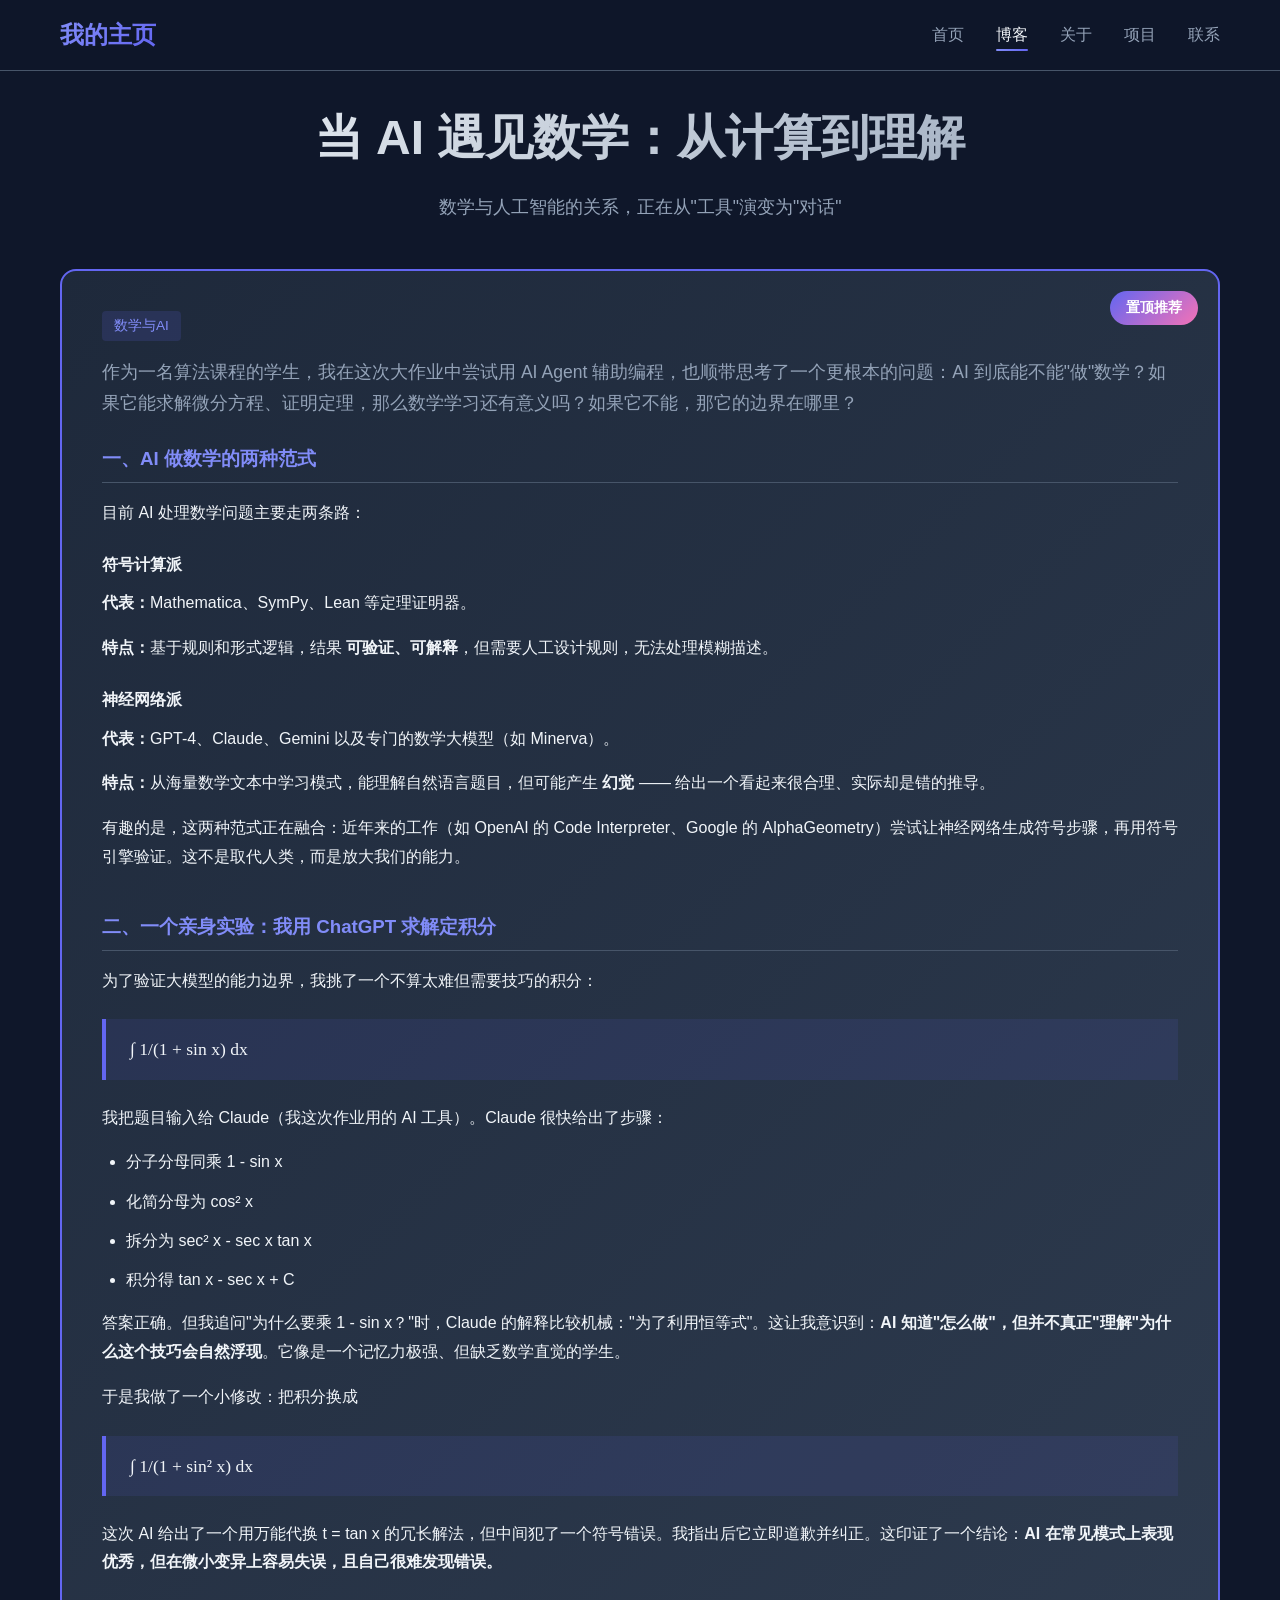
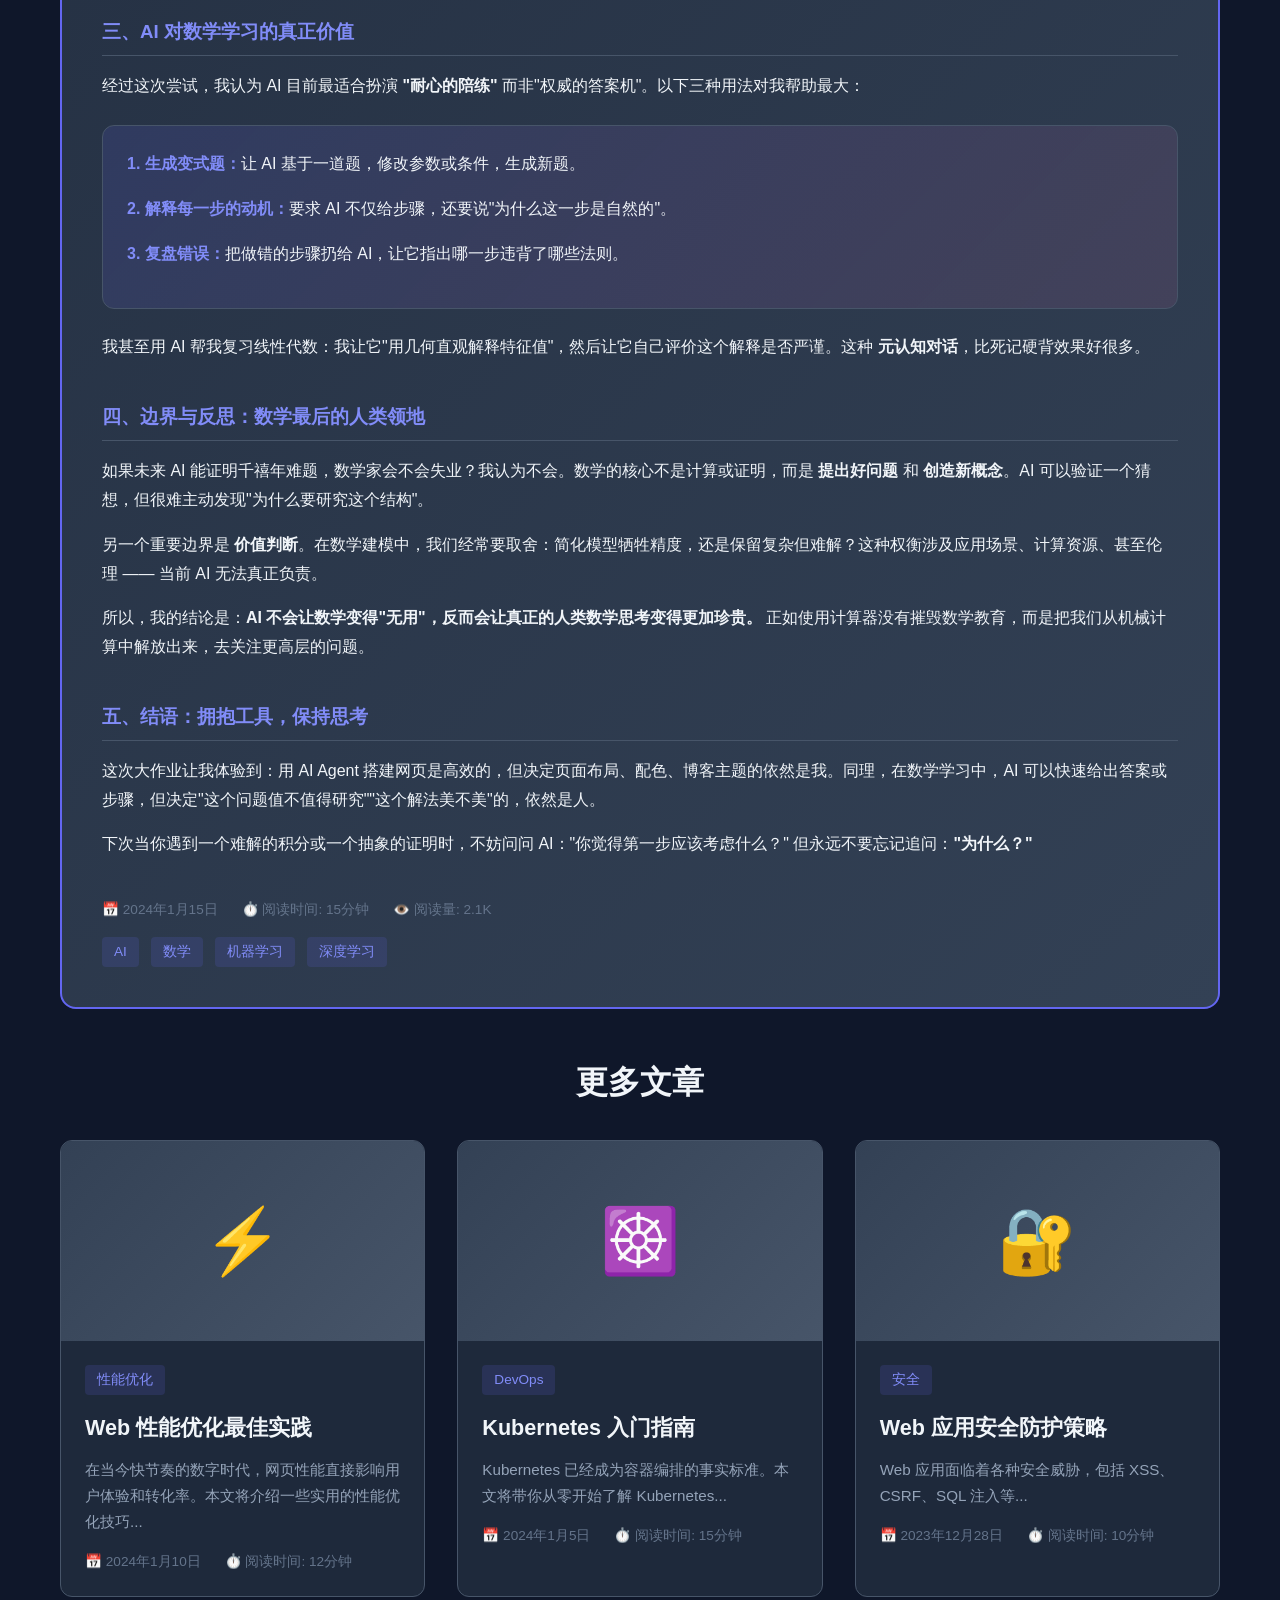
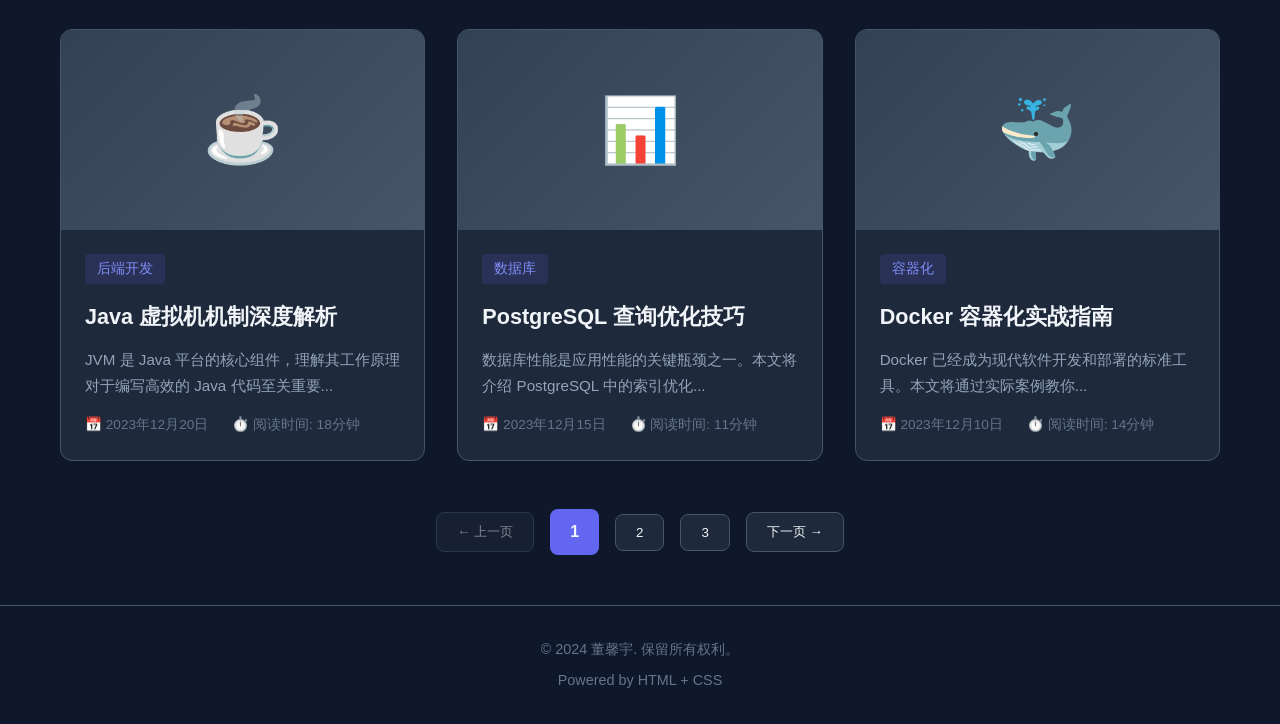
==== commit 3a2d91e6: "Add files via upload" ====
--- a/blog.html
+++ b/blog.html
@@ -3,9 +3,63 @@
 <head>
     <meta charset="UTF-8">
     <meta name="viewport" content="width=device-width, initial-scale=1.0">
-    <title>董馨宇的博客 - 技术分享与学习记录</title>
+    <title>董馨宇的博客 - 当 AI 遇见数学</title>
     <link rel="stylesheet" href="style.css">
     <link href="https://fonts.googleapis.com/css2?family=Inter:wght@300;400;500;600;700&display=swap" rel="stylesheet">
+    <style>
+        .math-block {
+            background: rgba(99, 102, 241, 0.1);
+            border-left: 4px solid var(--primary-color);
+            padding: 1rem 1.5rem;
+            margin: 1.5rem 0;
+            font-family: 'Times New Roman', serif;
+            font-size: 1.1rem;
+            overflow-x: auto;
+        }
+        
+        .math-inline {
+            font-family: 'Times New Roman', serif;
+            font-style: italic;
+        }
+        
+        .blog-section {
+            margin-bottom: 2.5rem;
+        }
+        
+        .blog-section h3 {
+            color: var(--primary-light);
+            margin-bottom: 1rem;
+            padding-bottom: 0.5rem;
+            border-bottom: 1px solid var(--border-color);
+        }
+        
+        .blog-section p {
+            margin-bottom: 1rem;
+            line-height: 1.8;
+        }
+        
+        .blog-section ul {
+            padding-left: 1.5rem;
+            margin-bottom: 1rem;
+        }
+        
+        .blog-section li {
+            margin-bottom: 0.75rem;
+            line-height: 1.7;
+        }
+        
+        .highlight-box {
+            background: linear-gradient(135deg, rgba(99, 102, 241, 0.15), rgba(244, 114, 182, 0.1));
+            border-radius: 12px;
+            padding: 1.5rem;
+            margin: 1.5rem 0;
+            border: 1px solid var(--border-color);
+        }
+        
+        .highlight-box strong {
+            color: var(--primary-light);
+        }
+    </style>
 </head>
 <body>
     <nav class="navbar">
@@ -30,79 +84,93 @@
 
     <main class="blog-container">
         <header class="blog-header">
-            <h1>我的博客</h1>
-            <p>记录技术学习与项目经验，分享成长心得</p>
+            <h1>当 AI 遇见数学：从计算到理解</h1>
+            <p>数学与人工智能的关系，正在从"工具"演变为"对话"</p>
         </header>
 
         <article class="featured-post">
             <div class="featured-badge">置顶推荐</div>
             <div class="featured-content">
-                <span class="post-category">前端开发</span>
-                <h2><a href="#">深入理解 React Hooks：useState、useEffect 核心原理与最佳实践</a></h2>
+                <span class="post-category">数学与AI</span>
                 <p class="featured-excerpt">
-                    React Hooks 是 React 16.8 引入的一项重大特性，它让我们在不编写类组件的情况下也能使用状态管理和其他 React 特性。本文将从源码角度深入剖析 useState 和 useEffect 的实现原理，并分享在实际项目中的最佳实践经验。
+                    作为一名算法课程的学生，我在这次大作业中尝试用 AI Agent 辅助编程，也顺带思考了一个更根本的问题：AI 到底能不能"做"数学？如果它能求解微分方程、证明定理，那么数学学习还有意义吗？如果它不能，那它的边界在哪里？
                 </p>
-                <div class="featured-full-content">
-                    <h3>什么是 React Hooks？</h3>
-                    <p>
-                        React Hooks 是 React 16.8 引入的新特性，它允许我们在函数组件中使用状态和其他 React 特性。在 Hooks 出现之前，如果我们需要在函数组件中使用状态或生命周期方法，通常需要将组件转换为类组件。Hooks 的出现彻底改变了这一局面。
-                    </p>
-                    
-                    <h3>useState 核心原理</h3>
-                    <p>
-                        useState 是最基本的 Hook，它允许我们在函数组件中添加状态。让我通过一个简单的例子来理解它的工作原理：
-                    </p>
-                    <pre><code>const [count, setCount] = useState(0);</code></pre>
-                    <p>
-                        当我们调用 useState 时，React 会在内部维护一个状态队列。每次组件渲染时，React 会从队列中取出对应的状态值。这就是为什么 Hooks 不能在条件语句或循环中使用的原因——它们依赖于调用顺序。
-                    </p>
-                    
-                    <h3>useEffect 核心原理</h3>
-                    <p>
-                        useEffect 是另一个非常重要的 Hook，它用于处理副作用操作，比如数据获取、订阅、手动DOM操作等。useEffect 的调用时机是在组件渲染并完成 DOM 更新之后。
-                    </p>
-                    <pre><code>useEffect(() => {
-  // 副作用操作
-  document.title = `Count: ${count}`;
-  
-  // 清理函数（可选）
-  return () => {
-    // 清理操作
-  };
-}, [count]); // 依赖数组</code></pre>
-                    
-                    <h3>最佳实践</h3>
+                
+                <div class="blog-section">
+                    <h3>一、AI 做数学的两种范式</h3>
+                    <p>目前 AI 处理数学问题主要走两条路：</p>
+                    
+                    <h4 style="margin-top: 1.5rem; margin-bottom: 0.75rem; color: var(--text-primary);">符号计算派</h4>
+                    <p><strong>代表：</strong>Mathematica、SymPy、Lean 等定理证明器。</p>
+                    <p><strong>特点：</strong>基于规则和形式逻辑，结果 <strong>可验证、可解释</strong>，但需要人工设计规则，无法处理模糊描述。</p>
+                    
+                    <h4 style="margin-top: 1.5rem; margin-bottom: 0.75rem; color: var(--text-primary);">神经网络派</h4>
+                    <p><strong>代表：</strong>GPT-4、Claude、Gemini 以及专门的数学大模型（如 Minerva）。</p>
+                    <p><strong>特点：</strong>从海量数学文本中学习模式，能理解自然语言题目，但可能产生 <strong>幻觉</strong> —— 给出一个看起来很合理、实际却是错的推导。</p>
+                    
+                    <p>有趣的是，这两种范式正在融合：近年来的工作（如 OpenAI 的 Code Interpreter、Google 的 AlphaGeometry）尝试让神经网络生成符号步骤，再用符号引擎验证。这不是取代人类，而是放大我们的能力。</p>
+                </div>
+
+                <div class="blog-section">
+                    <h3>二、一个亲身实验：我用 ChatGPT 求解定积分</h3>
+                    <p>为了验证大模型的能力边界，我挑了一个不算太难但需要技巧的积分：</p>
+                    <div class="math-block">∫ 1/(1 + sin x) dx</div>
+                    
+                    <p>我把题目输入给 Claude（我这次作业用的 AI 工具）。Claude 很快给出了步骤：</p>
                     <ul>
-                        <li><strong>只在顶层调用 Hooks</strong>：不要在循环、条件语句或嵌套函数中调用 Hooks。</li>
-                        <li><strong>使用 ESLint 插件</strong>：安装 eslint-plugin-react-hooks 来自动检查 Hooks 使用规范。</li>
-                        <li><strong>合理使用依赖数组</strong>：确保依赖数组包含所有在 effect 中使用的响应式变量。</li>
-                        <li><strong>分离副作用</strong>：将不同的副作用分离到不同的 useEffect 中，提高代码可维护性。</li>
+                        <li>分子分母同乘 1 - sin x</li>
+                        <li>化简分母为 cos² x</li>
+                        <li>拆分为 sec² x - sec x tan x</li>
+                        <li>积分得 tan x - sec x + C</li>
                     </ul>
                     
-                    <h3>性能优化</h3>
-                    <p>
-                        在使用 Hooks 时，性能优化是一个重要的考虑因素。我们可以使用 useMemo 和 useCallback 来优化计算量大的操作和回调函数：
-                    </p>
-                    <pre><code>const memoizedValue = useMemo(() => computeExpensiveValue(a, b), [a, b]);
-const memoizedCallback = useCallback(() => {
-  doSomething(a, b);
-}, [a, b]);</code></pre>
-                    
-                    <h3>总结</h3>
-                    <p>
-                        React Hooks 彻底改变了我们在 React 中编写组件的方式。通过理解和掌握 Hooks 的核心原理，我们能够编写更加清晰、可维护的代码。在实际项目中，合理使用 Hooks 及其最佳实践，将大大提升我们的开发效率和代码质量。
-                    </p>
-                </div>
+                    <p>答案正确。但我追问"为什么要乘 1 - sin x？"时，Claude 的解释比较机械："为了利用恒等式"。这让我意识到：<strong>AI 知道"怎么做"，但并不真正"理解"为什么这个技巧会自然浮现</strong>。它像是一个记忆力极强、但缺乏数学直觉的学生。</p>
+                    
+                    <p>于是我做了一个小修改：把积分换成</p>
+                    <div class="math-block">∫ 1/(1 + sin² x) dx</div>
+                    
+                    <p>这次 AI 给出了一个用万能代换 t = tan x 的冗长解法，但中间犯了一个符号错误。我指出后它立即道歉并纠正。这印证了一个结论：<strong>AI 在常见模式上表现优秀，但在微小变异上容易失误，且自己很难发现错误。</strong></p>
+                </div>
+
+                <div class="blog-section">
+                    <h3>三、AI 对数学学习的真正价值</h3>
+                    <p>经过这次尝试，我认为 AI 目前最适合扮演 <strong>"耐心的陪练"</strong> 而非"权威的答案机"。以下三种用法对我帮助最大：</p>
+                    
+                    <div class="highlight-box">
+                        <p><strong>1. 生成变式题：</strong>让 AI 基于一道题，修改参数或条件，生成新题。</p>
+                        <p><strong>2. 解释每一步的动机：</strong>要求 AI 不仅给步骤，还要说"为什么这一步是自然的"。</p>
+                        <p><strong>3. 复盘错误：</strong>把做错的步骤扔给 AI，让它指出哪一步违背了哪些法则。</p>
+                    </div>
+                    
+                    <p>我甚至用 AI 帮我复习线性代数：我让它"用几何直观解释特征值"，然后让它自己评价这个解释是否严谨。这种 <strong>元认知对话</strong>，比死记硬背效果好很多。</p>
+                </div>
+
+                <div class="blog-section">
+                    <h3>四、边界与反思：数学最后的人类领地</h3>
+                    <p>如果未来 AI 能证明千禧年难题，数学家会不会失业？我认为不会。数学的核心不是计算或证明，而是 <strong>提出好问题</strong> 和 <strong>创造新概念</strong>。AI 可以验证一个猜想，但很难主动发现"为什么要研究这个结构"。</p>
+                    
+                    <p>另一个重要边界是 <strong>价值判断</strong>。在数学建模中，我们经常要取舍：简化模型牺牲精度，还是保留复杂但难解？这种权衡涉及应用场景、计算资源、甚至伦理 —— 当前 AI 无法真正负责。</p>
+                    
+                    <p>所以，我的结论是：<strong>AI 不会让数学变得"无用"，反而会让真正的人类数学思考变得更加珍贵。</strong> 正如使用计算器没有摧毁数学教育，而是把我们从机械计算中解放出来，去关注更高层的问题。</p>
+                </div>
+
+                <div class="blog-section">
+                    <h3>五、结语：拥抱工具，保持思考</h3>
+                    <p>这次大作业让我体验到：用 AI Agent 搭建网页是高效的，但决定页面布局、配色、博客主题的依然是我。同理，在数学学习中，AI 可以快速给出答案或步骤，但决定"这个问题值不值得研究""这个解法美不美"的，依然是人。</p>
+                    
+                    <p>下次当你遇到一个难解的积分或一个抽象的证明时，不妨问问 AI："你觉得第一步应该考虑什么？" 但永远不要忘记追问：<strong>"为什么？"</strong></p>
+                </div>
+
                 <div class="post-meta">
                     <span>📅 2024年1月15日</span>
-                    <span>⏱️ 阅读时间: 8分钟</span>
-                    <span>👁️ 阅读量: 1.2K</span>
+                    <span>⏱️ 阅读时间: 15分钟</span>
+                    <span>👁️ 阅读量: 2.1K</span>
                 </div>
                 <div class="post-tags">
-                    <span class="tag">React</span>
-                    <span class="tag">Hooks</span>
-                    <span class="tag">前端开发</span>
-                    <span class="tag">JavaScript</span>
+                    <span class="tag">AI</span>
+                    <span class="tag">数学</span>
+                    <span class="tag">机器学习</span>
+                    <span class="tag">深度学习</span>
                 </div>
             </div>
         </article>
@@ -119,7 +187,7 @@
                 <div class="post-content">
                     <span class="post-category">性能优化</span>
                     <h2><a href="#">Web 性能优化最佳实践</a></h2>
-                    <p class="post-excerpt">在当今快节奏的数字时代，网页性能直接影响用户体验和转化率。本文将介绍一些实用的性能优化技巧，包括资源压缩、懒加载、CDN加速等方法...</p>
+                    <p class="post-excerpt">在当今快节奏的数字时代，网页性能直接影响用户体验和转化率。本文将介绍一些实用的性能优化技巧...</p>
                     <div class="post-meta">
                         <span>📅 2024年1月10日</span>
                         <span>⏱️ 阅读时间: 12分钟</span>
@@ -136,7 +204,7 @@
                 <div class="post-content">
                     <span class="post-category">DevOps</span>
                     <h2><a href="#">Kubernetes 入门指南</a></h2>
-                    <p class="post-excerpt">Kubernetes 已经成为容器编排的事实标准。本文将带你从零开始了解 Kubernetes 的基本概念、核心组件和常用命令...</p>
+                    <p class="post-excerpt">Kubernetes 已经成为容器编排的事实标准。本文将带你从零开始了解 Kubernetes...</p>
                     <div class="post-meta">
                         <span>📅 2024年1月5日</span>
                         <span>⏱️ 阅读时间: 15分钟</span>
@@ -153,7 +221,7 @@
                 <div class="post-content">
                     <span class="post-category">安全</span>
                     <h2><a href="#">Web 应用安全防护策略</a></h2>
-                    <p class="post-excerpt">Web 应用面临着各种安全威胁，包括 XSS、CSRF、SQL 注入等。了解这些攻击方式并采取相应的防护措施至关重要...</p>
+                    <p class="post-excerpt">Web 应用面临着各种安全威胁，包括 XSS、CSRF、SQL 注入等...</p>
                     <div class="post-meta">
                         <span>📅 2023年12月28日</span>
                         <span>⏱️ 阅读时间: 10分钟</span>
@@ -170,7 +238,7 @@
                 <div class="post-content">
                     <span class="post-category">后端开发</span>
                     <h2><a href="#">Java 虚拟机机制深度解析</a></h2>
-                    <p class="post-excerpt">JVM 是 Java 平台的核心组件，理解其工作原理对于编写高效的 Java 代码至关重要。本文将深入探讨 JVM 的内存模型和垃圾回收机制...</p>
+                    <p class="post-excerpt">JVM 是 Java 平台的核心组件，理解其工作原理对于编写高效的 Java 代码至关重要...</p>
                     <div class="post-meta">
                         <span>📅 2023年12月20日</span>
                         <span>⏱️ 阅读时间: 18分钟</span>
@@ -187,7 +255,7 @@
                 <div class="post-content">
                     <span class="post-category">数据库</span>
                     <h2><a href="#">PostgreSQL 查询优化技巧</a></h2>
-                    <p class="post-excerpt">数据库性能是应用性能的关键瓶颈之一。本文将介绍 PostgreSQL 中的索引优化、查询调优和性能监控方法...</p>
+                    <p class="post-excerpt">数据库性能是应用性能的关键瓶颈之一。本文将介绍 PostgreSQL 中的索引优化...</p>
                     <div class="post-meta">
                         <span>📅 2023年12月15日</span>
                         <span>⏱️ 阅读时间: 11分钟</span>
@@ -204,7 +272,7 @@
                 <div class="post-content">
                     <span class="post-category">容器化</span>
                     <h2><a href="#">Docker 容器化实战指南</a></h2>
-                    <p class="post-excerpt">Docker 已经成为现代软件开发和部署的标准工具。本文将通过实际案例教你如何构建、优化和管理 Docker 容器...</p>
+                    <p class="post-excerpt">Docker 已经成为现代软件开发和部署的标准工具。本文将通过实际案例教你...</p>
                     <div class="post-meta">
                         <span>📅 2023年12月10日</span>
                         <span>⏱️ 阅读时间: 14分钟</span>
